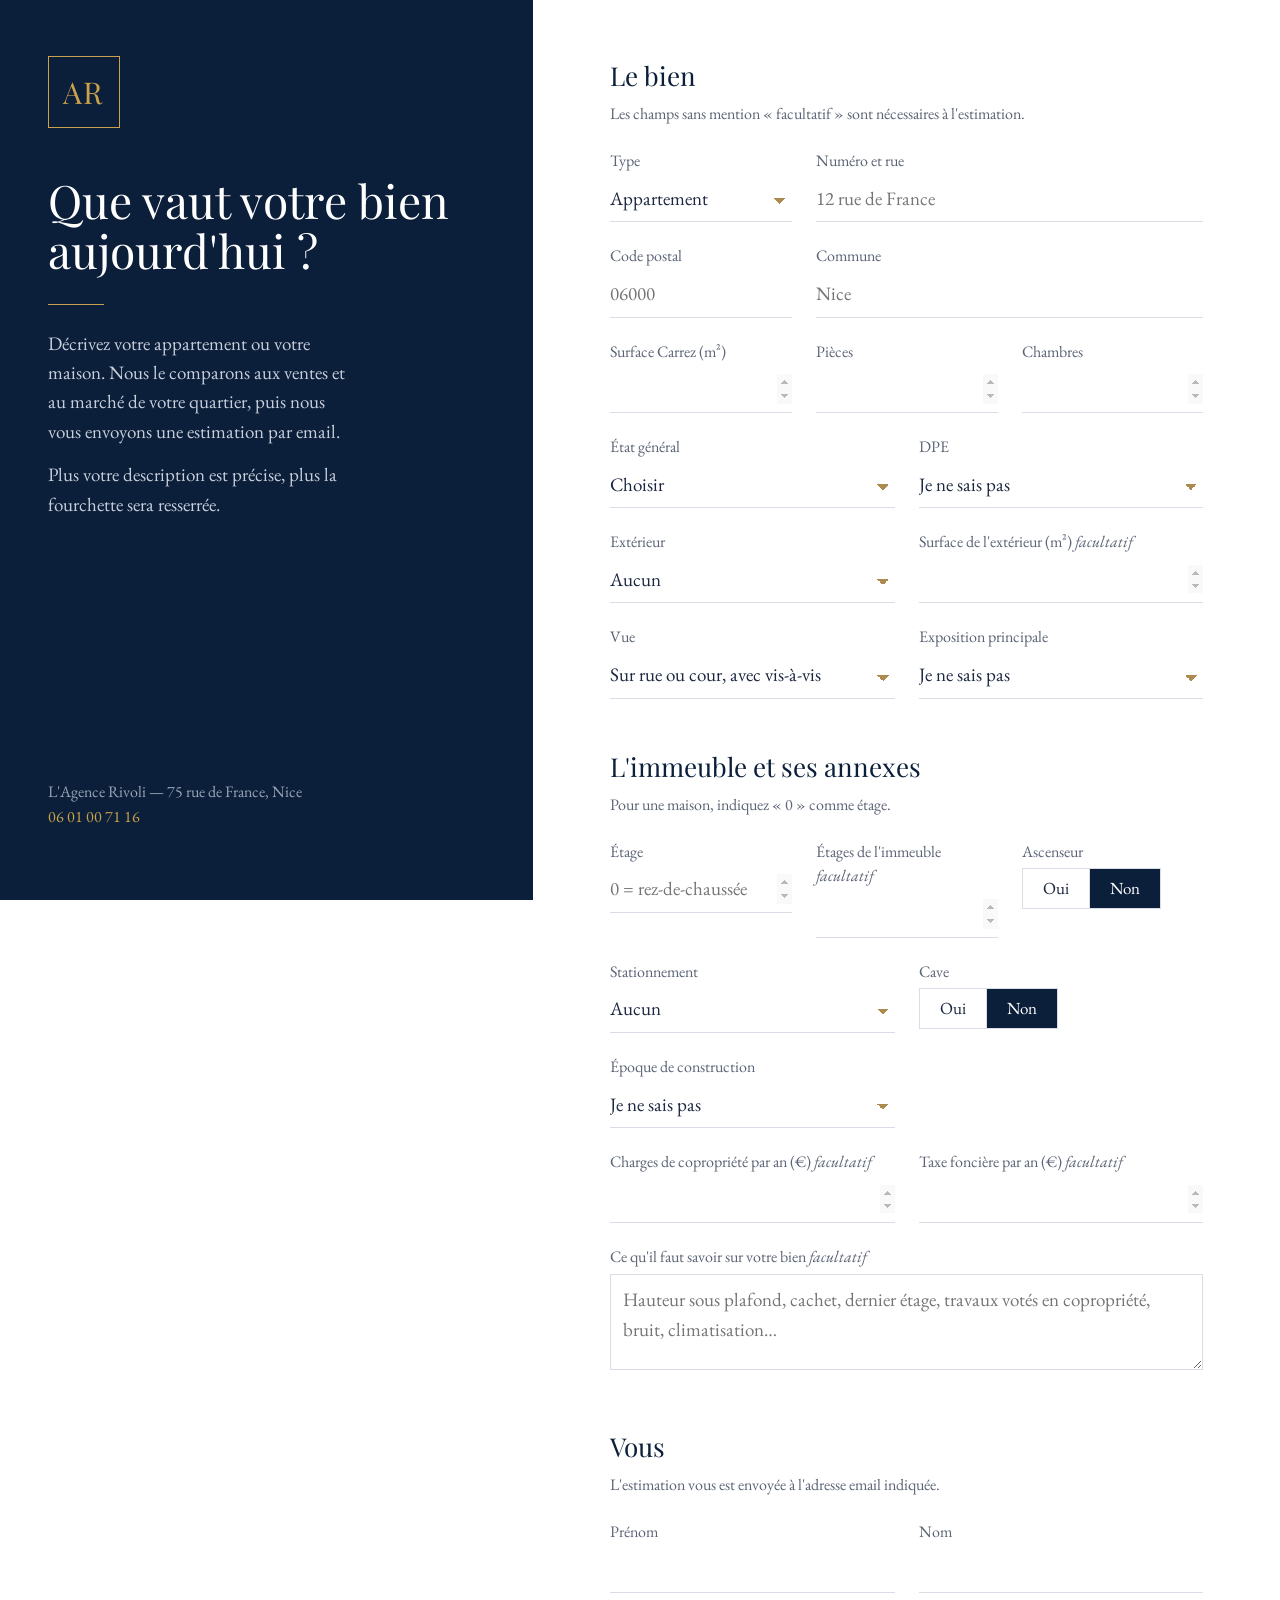
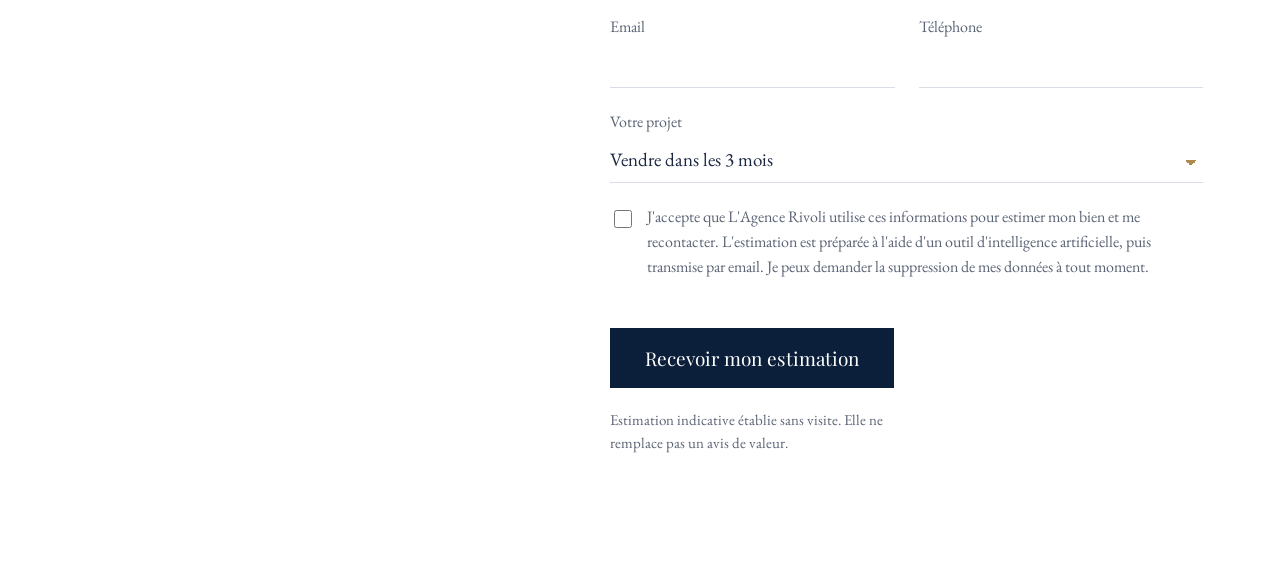
==== index.html @ b4a231d6 "Add files via upload" ====
<!DOCTYPE html>
<html lang="fr">
<head>
<meta charset="utf-8">
<meta name="viewport" content="width=device-width, initial-scale=1">
<title>Estimer mon bien à Nice et sur la Côte d'Azur — L'Agence Rivoli</title>
<meta name="description" content="Recevez par email une estimation de votre appartement ou de votre maison à Nice et sur la Côte d'Azur, établie à partir du marché de votre quartier.">
<link rel="preconnect" href="https://fonts.googleapis.com">
<link rel="preconnect" href="https://fonts.gstatic.com" crossorigin>
<link href="https://fonts.googleapis.com/css2?family=EB+Garamond:ital,wght@0,400;0,500;1,400&family=Playfair+Display:wght@400;600&display=swap" rel="stylesheet">
<style>
  :root {
    --marine: #0b1f3a;
    --marine-2: #1B2740;
    --or: #c9a24a;
    --or-sourd: #AD8A4E;
    --encre: #1B2740;
    --gris: #5b6475;
    --filet: #d9dde5;
    --fond: #ffffff;
    --erreur: #9b2c2c;
    --serif-titre: "Playfair Display", Georgia, "Times New Roman", serif;
    --serif-texte: "EB Garamond", Garamond, Georgia, "Times New Roman", serif;
  }
  * { box-sizing: border-box; }
  html, body { margin: 0; }
  body {
    font-family: var(--serif-texte);
    font-size: 19px;
    line-height: 1.55;
    color: var(--encre);
    background: var(--fond);
  }

  .page { display: grid; grid-template-columns: minmax(320px, 5fr) 7fr; min-height: 100vh; }

  /* Panneau marine : la seule partie spectaculaire de la page */
  .panneau {
    background: var(--marine);
    color: #e9ecf2;
    padding: 56px 48px;
    position: sticky; top: 0; height: 100vh;
    display: flex; flex-direction: column; justify-content: space-between;
  }
  .monogramme {
    font-family: var(--serif-titre);
    color: var(--or);
    font-size: 30px;
    letter-spacing: .08em;
    border: 1px solid var(--or);
    width: 72px; height: 72px;
    display: grid; place-items: center;
  }
  .panneau h1 {
    font-family: var(--serif-titre);
    font-weight: 400;
    font-size: clamp(36px, 3.6vw, 54px);
    line-height: 1.08;
    margin: 48px 0 24px;
    color: #fff;
    max-width: 15ch;
  }
  .panneau h1::after {
    content: ""; display: block; width: 56px; height: 1px; background: var(--or); margin-top: 28px;
  }
  .panneau p { max-width: 34ch; margin: 0 0 14px; color: #c8cfdb; }
  .panneau .agence { font-size: 16px; color: #9aa4b6; }
  .panneau .agence a { color: var(--or); text-decoration: none; }

  /* Formulaire */
  main { padding: 56px clamp(24px, 6vw, 88px) 80px; max-width: 820px; }
  fieldset { border: 0; padding: 0; margin: 0 0 48px; }
  legend {
    font-family: var(--serif-titre);
    font-size: 26px;
    color: var(--marine);
    padding: 0;
    margin-bottom: 6px;
  }
  .aide { color: var(--gris); font-size: 16px; margin: 0 0 22px; }

  .grille { display: grid; grid-template-columns: repeat(6, 1fr); gap: 22px 24px; }
  .c2 { grid-column: span 2; } .c3 { grid-column: span 3; } .c4 { grid-column: span 4; } .c6 { grid-column: span 6; }

  label, .label { display: block; font-size: 16px; color: var(--gris); margin-bottom: 4px; }
  .facultatif { font-style: italic; }
  input[type=text], input[type=email], input[type=tel], input[type=number], select, textarea {
    width: 100%;
    font: inherit;
    color: var(--encre);
    background: transparent;
    border: 0;
    border-bottom: 1px solid var(--filet);
    border-radius: 0;
    padding: 6px 0 8px;
    appearance: none;
  }
  select {
    background-image: linear-gradient(45deg, transparent 50%, var(--or-sourd) 50%), linear-gradient(135deg, var(--or-sourd) 50%, transparent 50%);
    background-position: calc(100% - 12px) 55%, calc(100% - 6px) 55%;
    background-size: 6px 6px; background-repeat: no-repeat;
    padding-right: 28px;
  }
  textarea { resize: vertical; min-height: 96px; border: 1px solid var(--filet); padding: 10px 12px; }
  input:focus, select:focus, textarea:focus { outline: none; border-color: var(--or); box-shadow: 0 1px 0 0 var(--or); }
  textarea:focus { box-shadow: none; }
  input[type=number]::-webkit-inner-spin-button { opacity: .4; }

  /* Choix oui / non */
  .choix { display: flex; gap: 0; border: 1px solid var(--filet); width: fit-content; }
  .choix input { position: absolute; opacity: 0; pointer-events: none; }
  .choix label { margin: 0; padding: 6px 20px; cursor: pointer; color: var(--encre); font-size: 17px; }
  .choix label + input + label { border-left: 1px solid var(--filet); }
  .choix input:checked + label { background: var(--marine); color: #fff; }
  .choix input:focus-visible + label { outline: 2px solid var(--or); outline-offset: 2px; }

  .consentement { display: flex; gap: 12px; align-items: flex-start; font-size: 16px; color: var(--gris); }
  .consentement input { margin-top: 5px; accent-color: var(--marine); width: 18px; height: 18px; flex: none; }

  .piege { position: absolute; left: -9999px; width: 1px; height: 1px; overflow: hidden; }

  .envoi { display: flex; flex-wrap: wrap; align-items: center; gap: 20px; }
  button {
    font-family: var(--serif-titre);
    font-size: 19px;
    color: #fff;
    background: var(--marine);
    border: 1px solid var(--marine);
    padding: 16px 34px;
    cursor: pointer;
    transition: background .2s, color .2s;
  }
  button:hover { background: #fff; color: var(--marine); }
  button:focus-visible { outline: 2px solid var(--or); outline-offset: 3px; }
  button[disabled] { opacity: .6; cursor: wait; }
  .mention { font-size: 15px; color: var(--gris); max-width: 46ch; margin: 0; }

  .message-erreur { color: var(--erreur); font-size: 16px; margin-top: 16px; min-height: 1em; }
  .invalide { border-bottom-color: var(--erreur) !important; }

  .confirmation { display: none; padding-top: 12vh; max-width: 52ch; }
  .confirmation h2 { font-family: var(--serif-titre); font-weight: 400; font-size: 38px; color: var(--marine); margin: 0 0 20px; }
  .confirmation p { margin: 0 0 14px; }
  .envoye .confirmation { display: block; }
  .envoye form { display: none; }

  @media (max-width: 900px) {
    .page { grid-template-columns: 1fr; }
    .panneau { position: static; height: auto; padding: 36px 24px 40px; }
    .panneau h1 { margin: 28px 0 18px; }
    main { padding: 40px 24px 64px; }
    .grille { grid-template-columns: repeat(2, 1fr); }
    .c2, .c3 { grid-column: span 1; } .c4, .c6 { grid-column: span 2; }
  }
  @media (max-width: 420px) {
    .grille { grid-template-columns: 1fr; }
    .c2, .c3, .c4, .c6 { grid-column: span 1; }
  }
  @media (prefers-reduced-motion: reduce) { * { transition: none !important; } }
</style>
</head>
<body>
<div class="page">
  <aside class="panneau">
    <div>
      <div class="monogramme" aria-hidden="true">AR</div>
      <h1>Que vaut votre bien aujourd'hui ?</h1>
      <p>Décrivez votre appartement ou votre maison. Nous le comparons aux ventes et au marché de votre quartier, puis nous vous envoyons une estimation par email.</p>
      <p>Plus votre description est précise, plus la fourchette sera resserrée.</p>
    </div>
    <p class="agence">L'Agence Rivoli — 75 rue de France, Nice<br><a href="tel:+33601007116">06 01 00 71 16</a></p>
  </aside>

  <main id="contenu">
    <form id="formulaire" name="estimation" method="POST" data-netlify="true" netlify-honeypot="site_web" novalidate>
      <input type="hidden" name="form-name" value="estimation">
      <p class="piege"><label>Ne pas remplir <input name="site_web" tabindex="-1" autocomplete="off"></label></p>

      <fieldset>
        <legend>Le bien</legend>
        <p class="aide">Les champs sans mention « facultatif » sont nécessaires à l'estimation.</p>
        <div class="grille">
          <div class="c2">
            <label for="type">Type</label>
            <select id="type" name="type" required>
              <option>Appartement</option>
              <option>Maison</option>
            </select>
          </div>
          <div class="c4">
            <label for="adresse">Numéro et rue</label>
            <input type="text" id="adresse" name="adresse" autocomplete="street-address" required maxlength="200" placeholder="12 rue de France">
          </div>
          <div class="c2">
            <label for="code_postal">Code postal</label>
            <input type="text" id="code_postal" name="code_postal" inputmode="numeric" autocomplete="postal-code" required pattern="0[46][0-9]{3}|83[0-9]{3}|98000" maxlength="5" placeholder="06000">
          </div>
          <div class="c4">
            <label for="commune">Commune</label>
            <input type="text" id="commune" name="commune" autocomplete="address-level2" required maxlength="80" placeholder="Nice">
          </div>
          <div class="c2">
            <label for="surface">Surface Carrez (m²)</label>
            <input type="number" id="surface" name="surface" required min="9" max="1999" step="0.1">
          </div>
          <div class="c2">
            <label for="pieces">Pièces</label>
            <input type="number" id="pieces" name="pieces" required min="1" max="20">
          </div>
          <div class="c2">
            <label for="chambres">Chambres</label>
            <input type="number" id="chambres" name="chambres" required min="0" max="15">
          </div>
          <div class="c3">
            <label for="etat">État général</label>
            <select id="etat" name="etat" required>
              <option value="">Choisir</option>
              <option>Travaux importants à prévoir</option>
              <option>À rafraîchir</option>
              <option>Bon état</option>
              <option>Rénové récemment</option>
              <option>Rénovation haut de gamme</option>
            </select>
          </div>
          <div class="c3">
            <label for="dpe">DPE</label>
            <select id="dpe" name="dpe">
              <option>Je ne sais pas</option>
              <option>A</option><option>B</option><option>C</option><option>D</option>
              <option>E</option><option>F</option><option>G</option>
            </select>
          </div>
          <div class="c3">
            <label for="exterieur">Extérieur</label>
            <select id="exterieur" name="exterieur">
              <option>Aucun</option>
              <option>Balcon</option>
              <option>Terrasse</option>
              <option>Jardin</option>
              <option>Toit-terrasse</option>
            </select>
          </div>
          <div class="c3">
            <label for="surface_exterieur">Surface de l'extérieur (m²) <span class="facultatif">facultatif</span></label>
            <input type="number" id="surface_exterieur" name="surface_exterieur" min="0" max="5000">
          </div>
          <div class="c3">
            <label for="vue">Vue</label>
            <select id="vue" name="vue">
              <option>Sur rue ou cour, avec vis-à-vis</option>
              <option>Dégagée</option>
              <option>Mer partielle</option>
              <option>Mer panoramique</option>
              <option>Collines ou jardin</option>
            </select>
          </div>
          <div class="c3">
            <label for="exposition">Exposition principale</label>
            <select id="exposition" name="exposition">
              <option>Je ne sais pas</option>
              <option>Sud</option><option>Sud-Est</option><option>Sud-Ouest</option>
              <option>Est</option><option>Ouest</option>
              <option>Nord</option><option>Nord-Est</option><option>Nord-Ouest</option>
              <option>Traversant</option>
            </select>
          </div>
        </div>
      </fieldset>

      <fieldset>
        <legend>L'immeuble et ses annexes</legend>
        <p class="aide">Pour une maison, indiquez « 0 » comme étage.</p>
        <div class="grille">
          <div class="c2">
            <label for="etage">Étage</label>
            <input type="number" id="etage" name="etage" required min="0" max="40" placeholder="0 = rez-de-chaussée">
          </div>
          <div class="c2">
            <label for="etages_immeuble">Étages de l'immeuble <span class="facultatif">facultatif</span></label>
            <input type="number" id="etages_immeuble" name="etages_immeuble" min="0" max="40">
          </div>
          <div class="c2">
            <span class="label" id="l-ascenseur">Ascenseur</span>
            <div class="choix" role="radiogroup" aria-labelledby="l-ascenseur">
              <input type="radio" id="asc-oui" name="ascenseur" value="Oui"><label for="asc-oui">Oui</label>
              <input type="radio" id="asc-non" name="ascenseur" value="Non" checked><label for="asc-non">Non</label>
            </div>
          </div>
          <div class="c3">
            <label for="parking">Stationnement</label>
            <select id="parking" name="parking">
              <option>Aucun</option>
              <option>Place de parking</option>
              <option>Garage ou box fermé</option>
              <option>Plusieurs places ou garages</option>
            </select>
          </div>
          <div class="c3">
            <span class="label" id="l-cave">Cave</span>
            <div class="choix" role="radiogroup" aria-labelledby="l-cave">
              <input type="radio" id="cave-oui" name="cave" value="Oui"><label for="cave-oui">Oui</label>
              <input type="radio" id="cave-non" name="cave" value="Non" checked><label for="cave-non">Non</label>
            </div>
          </div>
          <div class="c3">
            <label for="epoque">Époque de construction</label>
            <select id="epoque" name="epoque">
              <option>Je ne sais pas</option>
              <option>Avant 1914 (bourgeois, Belle Époque)</option>
              <option>1914 – 1949</option>
              <option>1950 – 1979</option>
              <option>1980 – 1999</option>
              <option>2000 – 2012</option>
              <option>Après 2012</option>
            </select>
          </div>
          <div class="c3"></div>
          <div class="c3">
            <label for="charges">Charges de copropriété par an (€) <span class="facultatif">facultatif</span></label>
            <input type="number" id="charges" name="charges" min="0" max="100000">
          </div>
          <div class="c3">
            <label for="taxe_fonciere">Taxe foncière par an (€) <span class="facultatif">facultatif</span></label>
            <input type="number" id="taxe_fonciere" name="taxe_fonciere" min="0" max="100000">
          </div>
          <div class="c6">
            <label for="precisions">Ce qu'il faut savoir sur votre bien <span class="facultatif">facultatif</span></label>
            <textarea id="precisions" name="precisions" maxlength="1000" placeholder="Hauteur sous plafond, cachet, dernier étage, travaux votés en copropriété, bruit, climatisation…"></textarea>
          </div>
        </div>
      </fieldset>

      <fieldset>
        <legend>Vous</legend>
        <p class="aide">L'estimation vous est envoyée à l'adresse email indiquée.</p>
        <div class="grille">
          <div class="c3">
            <label for="prenom">Prénom</label>
            <input type="text" id="prenom" name="prenom" autocomplete="given-name" required maxlength="60">
          </div>
          <div class="c3">
            <label for="nom">Nom</label>
            <input type="text" id="nom" name="nom" autocomplete="family-name" required maxlength="60">
          </div>
          <div class="c3">
            <label for="email">Email</label>
            <input type="email" id="email" name="email" autocomplete="email" required maxlength="120">
          </div>
          <div class="c3">
            <label for="telephone">Téléphone</label>
            <input type="tel" id="telephone" name="telephone" autocomplete="tel" required maxlength="20">
          </div>
          <div class="c6">
            <label for="projet">Votre projet</label>
            <select id="projet" name="projet">
              <option>Vendre dans les 3 mois</option>
              <option>Vendre dans les 6 mois</option>
              <option>Vendre plus tard</option>
              <option>Connaître la valeur de mon bien</option>
            </select>
          </div>
          <div class="c6 consentement">
            <input type="checkbox" id="consentement" name="consentement" value="oui" required>
            <label for="consentement" style="margin:0">J'accepte que L'Agence Rivoli utilise ces informations pour estimer mon bien et me recontacter. L'estimation est préparée à l'aide d'un outil d'intelligence artificielle, puis transmise par email. Je peux demander la suppression de mes données à tout moment.</label>
          </div>
        </div>
      </fieldset>

      <div class="envoi">
        <button type="submit" id="bouton">Recevoir mon estimation</button>
        <p class="mention">Estimation indicative établie sans visite. Elle ne remplace pas un avis de valeur.</p>
      </div>
      <p class="message-erreur" id="erreur" role="alert"></p>
    </form>

    <section class="confirmation" aria-live="polite">
      <h2>Votre demande est enregistrée.</h2>
      <p>Nous analysons votre bien au regard du marché de votre quartier. Vous recevrez votre estimation par email à l'adresse <strong id="email-confirme"></strong>.</p>
      <p>Pensez à vérifier vos courriers indésirables. Pour toute question, appelez Florian Colonna au <a href="tel:+33601007116">06 01 00 71 16</a>.</p>
    </section>
  </main>
</div>

<script>
(function () {
  var form = document.getElementById("formulaire");
  var bouton = document.getElementById("bouton");
  var erreur = document.getElementById("erreur");

  form.addEventListener("submit", async function (e) {
    e.preventDefault();
    erreur.textContent = "";
    form.querySelectorAll(".invalide").forEach(function (el) { el.classList.remove("invalide"); });

    var invalides = Array.prototype.filter.call(form.elements, function (el) {
      return el.willValidate && !el.checkValidity() && el.type !== "checkbox";
    });
    if (invalides.length) {
      invalides.forEach(function (el) { el.classList.add("invalide"); });
      erreur.textContent = "Complétez les champs soulignés en rouge pour recevoir votre estimation.";
      invalides[0].focus();
      return;
    }
    if (!form.consentement.checked) {
      erreur.textContent = "Cochez la case d'accord pour que nous puissions traiter votre demande.";
      form.consentement.focus();
      return;
    }

    var donnees = new FormData(form);
    var objet = {};
    donnees.forEach(function (v, k) { objet[k] = v; });
    objet.consentement = true;

    bouton.disabled = true;
    bouton.textContent = "Envoi en cours…";

    try {
      // 1. Enregistrement de la demande dans Netlify Forms (sauvegarde du contact)
      await fetch("/", {
        method: "POST",
        headers: { "Content-Type": "application/x-www-form-urlencoded" },
        body: new URLSearchParams(donnees).toString()
      });
      // 2. Lancement de l'estimation en arrière-plan
      var rep = await fetch("/.netlify/functions/estimation-background", {
        method: "POST",
        headers: { "Content-Type": "application/json" },
        body: JSON.stringify(objet)
      });
      if (!rep.ok && rep.status !== 202) throw new Error(rep.status);

      document.getElementById("email-confirme").textContent = objet.email;
      document.getElementById("contenu").classList.add("envoye");
      window.scrollTo(0, 0);
    } catch (err) {
      erreur.textContent = "La demande n'a pas pu être envoyée. Vérifiez votre connexion et réessayez, ou appelez le 06 01 00 71 16.";
      bouton.disabled = false;
      bouton.textContent = "Recevoir mon estimation";
    }
  });
})();
</script>
</body>
</html>
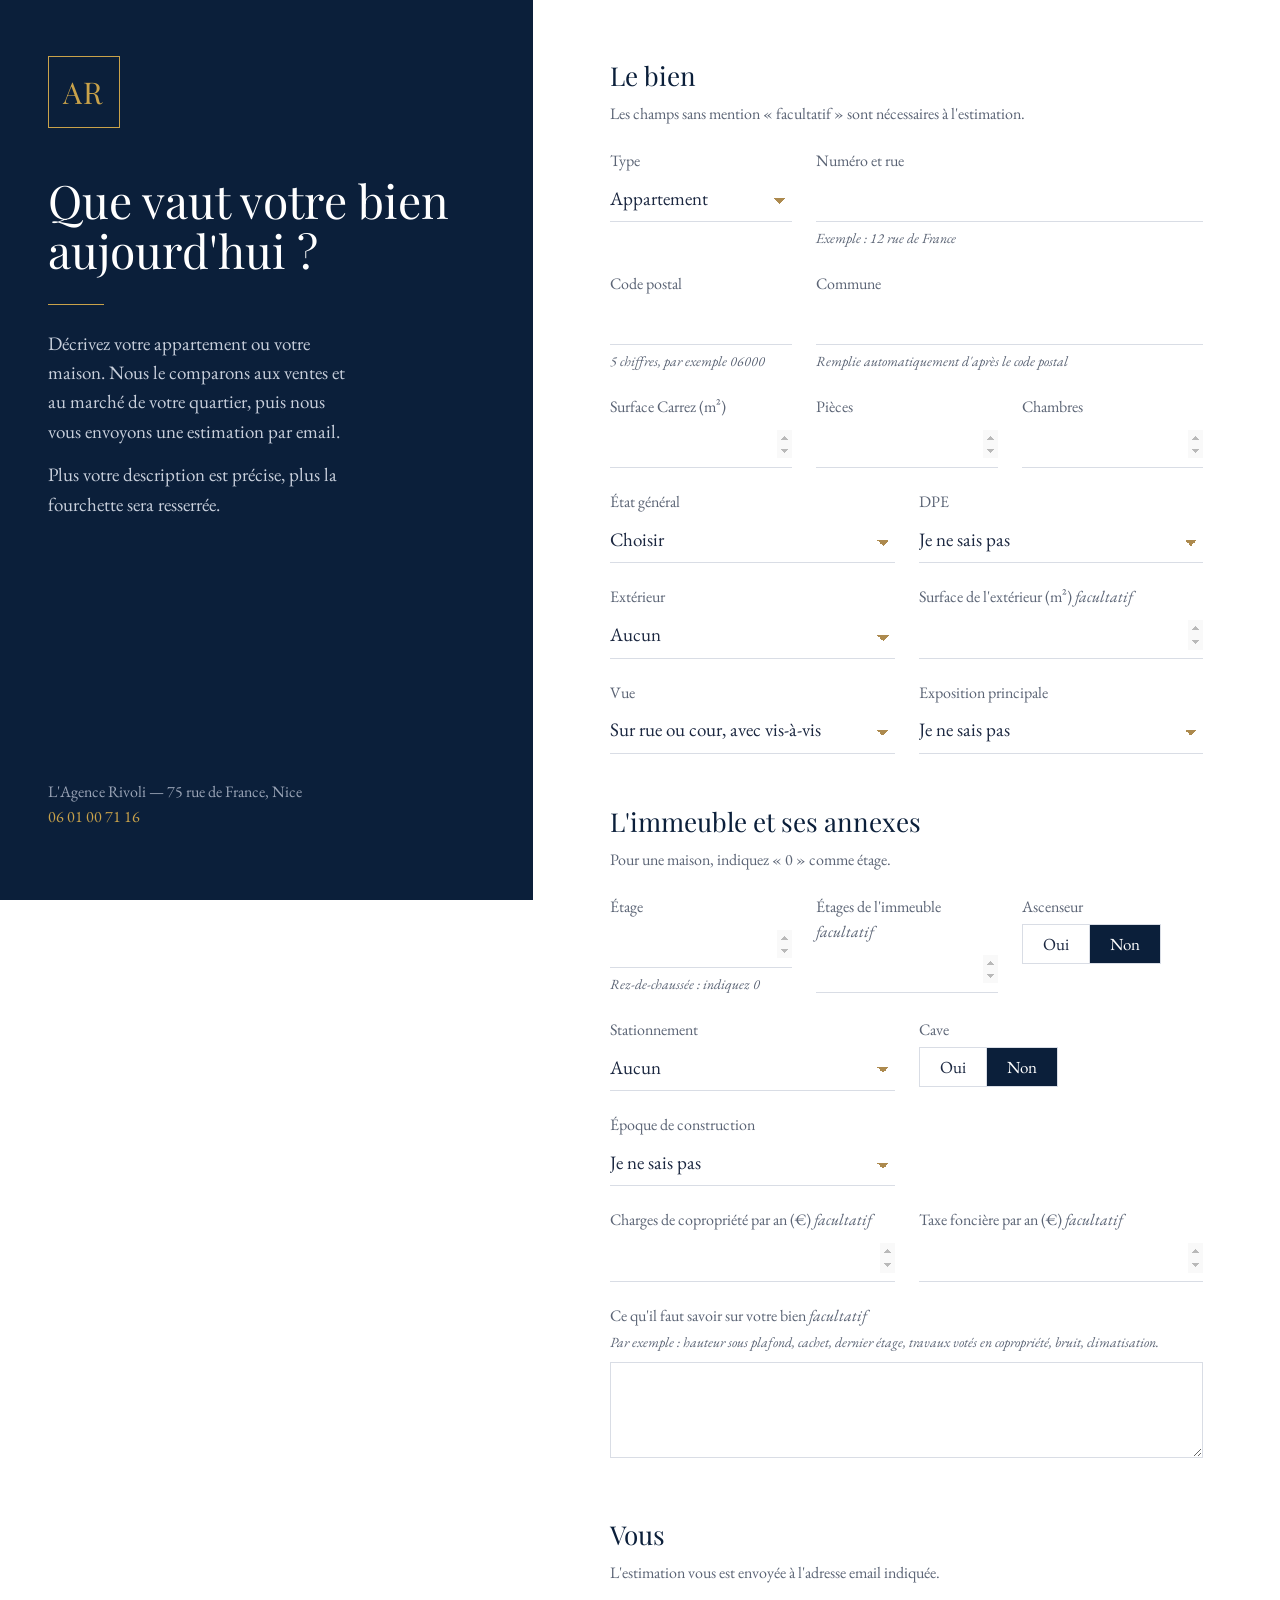
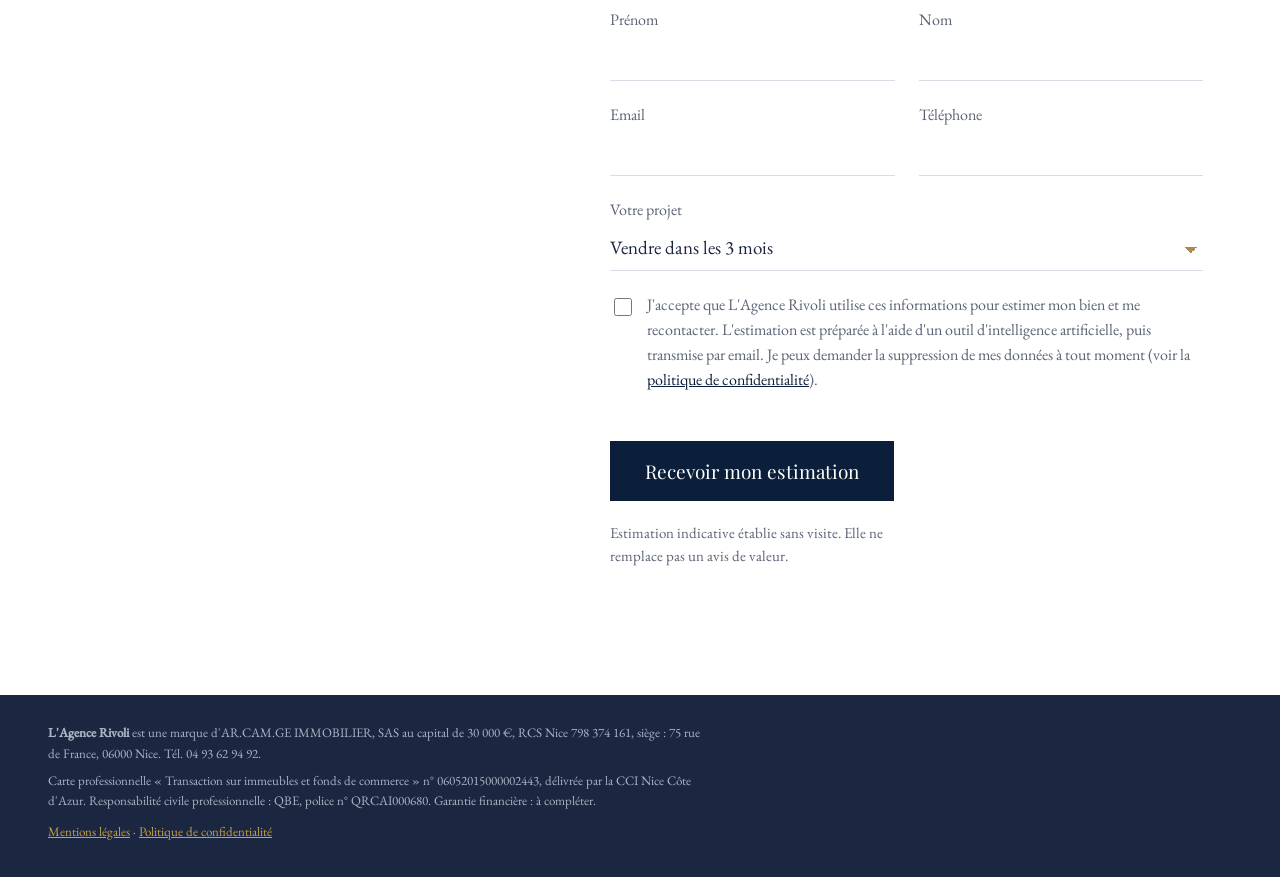
==== commit cf289a1e: "Add files via upload" ====
--- a/index.html
+++ b/index.html
@@ -5,9 +5,7 @@
 <meta name="viewport" content="width=device-width, initial-scale=1">
 <title>Estimer mon bien à Nice et sur la Côte d'Azur — L'Agence Rivoli</title>
 <meta name="description" content="Recevez par email une estimation de votre appartement ou de votre maison à Nice et sur la Côte d'Azur, établie à partir du marché de votre quartier.">
-<link rel="preconnect" href="https://fonts.googleapis.com">
-<link rel="preconnect" href="https://fonts.gstatic.com" crossorigin>
-<link href="https://fonts.googleapis.com/css2?family=EB+Garamond:ital,wght@0,400;0,500;1,400&family=Playfair+Display:wght@400;600&display=swap" rel="stylesheet">
+<link rel="stylesheet" href="/fonts/polices.css">
 <style>
   :root {
     --marine: #0b1f3a;
@@ -117,6 +115,12 @@
   .consentement { display: flex; gap: 12px; align-items: flex-start; font-size: 16px; color: var(--gris); }
   .consentement input { margin-top: 5px; accent-color: var(--marine); width: 18px; height: 18px; flex: none; }
 
+  .exemple { font-size: 14px; color: var(--gris); margin: 6px 0 0; font-style: italic; }
+  .consentement a { color: var(--marine); }
+  .mentions { background: var(--marine-2); color: #aab3c4; font-size: 13px; line-height: 1.6; padding: 28px clamp(24px, 4vw, 48px); }
+  .mentions p { margin: 0 0 6px; max-width: 110ch; }
+  .mentions a { color: var(--or); }
+  .mentions .liens { margin-top: 10px; }
   .piege { position: absolute; left: -9999px; width: 1px; height: 1px; overflow: hidden; }
 
   .envoi { display: flex; flex-wrap: wrap; align-items: center; gap: 20px; }
@@ -189,15 +193,19 @@
           </div>
           <div class="c4">
             <label for="adresse">Numéro et rue</label>
-            <input type="text" id="adresse" name="adresse" autocomplete="street-address" required maxlength="200" placeholder="12 rue de France">
+            <input type="text" id="adresse" name="adresse" autocomplete="street-address" required maxlength="200" aria-describedby="ex-adresse">
+            <p class="exemple" id="ex-adresse">Exemple : 12 rue de France</p>
           </div>
           <div class="c2">
             <label for="code_postal">Code postal</label>
-            <input type="text" id="code_postal" name="code_postal" inputmode="numeric" autocomplete="postal-code" required pattern="0[46][0-9]{3}|83[0-9]{3}|98000" maxlength="5" placeholder="06000">
+            <input type="text" id="code_postal" name="code_postal" inputmode="numeric" autocomplete="postal-code" required pattern="0[46][0-9]{3}|83[0-9]{3}|98000" maxlength="5" aria-describedby="ex-cp">
+            <p class="exemple" id="ex-cp">5 chiffres, par exemple 06000</p>
           </div>
           <div class="c4">
             <label for="commune">Commune</label>
-            <input type="text" id="commune" name="commune" autocomplete="address-level2" required maxlength="80" placeholder="Nice">
+            <input type="text" id="commune" name="commune" autocomplete="address-level2" required maxlength="80" list="communes" aria-describedby="ex-commune">
+            <datalist id="communes"></datalist>
+            <p class="exemple" id="ex-commune">Remplie automatiquement d'après le code postal</p>
           </div>
           <div class="c2">
             <label for="surface">Surface Carrez (m²)</label>
@@ -273,7 +281,8 @@
         <div class="grille">
           <div class="c2">
             <label for="etage">Étage</label>
-            <input type="number" id="etage" name="etage" required min="0" max="40" placeholder="0 = rez-de-chaussée">
+            <input type="number" id="etage" name="etage" required min="0" max="40" aria-describedby="ex-etage">
+            <p class="exemple" id="ex-etage">Rez-de-chaussée : indiquez 0</p>
           </div>
           <div class="c2">
             <label for="etages_immeuble">Étages de l'immeuble <span class="facultatif">facultatif</span></label>
@@ -306,7 +315,7 @@
             <label for="epoque">Époque de construction</label>
             <select id="epoque" name="epoque">
               <option>Je ne sais pas</option>
-              <option>Avant 1914 (bourgeois, Belle Époque)</option>
+              <option>Avant 1914 (immeuble bourgeois)</option>
               <option>1914 – 1949</option>
               <option>1950 – 1979</option>
               <option>1980 – 1999</option>
@@ -325,7 +334,8 @@
           </div>
           <div class="c6">
             <label for="precisions">Ce qu'il faut savoir sur votre bien <span class="facultatif">facultatif</span></label>
-            <textarea id="precisions" name="precisions" maxlength="1000" placeholder="Hauteur sous plafond, cachet, dernier étage, travaux votés en copropriété, bruit, climatisation…"></textarea>
+            <p class="exemple" id="ex-precisions" style="margin:0 0 8px">Par exemple : hauteur sous plafond, cachet, dernier étage, travaux votés en copropriété, bruit, climatisation.</p>
+            <textarea id="precisions" name="precisions" maxlength="1000" aria-describedby="ex-precisions"></textarea>
           </div>
         </div>
       </fieldset>
@@ -361,7 +371,7 @@
           </div>
           <div class="c6 consentement">
             <input type="checkbox" id="consentement" name="consentement" value="oui" required>
-            <label for="consentement" style="margin:0">J'accepte que L'Agence Rivoli utilise ces informations pour estimer mon bien et me recontacter. L'estimation est préparée à l'aide d'un outil d'intelligence artificielle, puis transmise par email. Je peux demander la suppression de mes données à tout moment.</label>
+            <label for="consentement" style="margin:0">J'accepte que L'Agence Rivoli utilise ces informations pour estimer mon bien et me recontacter. L'estimation est préparée à l'aide d'un outil d'intelligence artificielle, puis transmise par email. Je peux demander la suppression de mes données à tout moment (voir la <a href="/confidentialite.html" target="_blank">politique de confidentialité</a>).</label>
           </div>
         </div>
       </fieldset>
@@ -380,12 +390,35 @@
     </section>
   </main>
 </div>
+<footer class="mentions">
+    <p><strong>L'Agence Rivoli</strong> est une marque d'AR.CAM.GE IMMOBILIER, SAS au capital de 30 000 €, RCS Nice 798 374 161, siège : 75 rue de France, 06000 Nice. Tél. 04 93 62 94 92.</p>
+    <p>Carte professionnelle « Transaction sur immeubles et fonds de commerce » n° 06052015000002443, délivrée par la CCI Nice Côte d'Azur.
+    Responsabilité civile professionnelle : QBE, police n° QRCAI000680.
+    <span id="garantie">Garantie financière : à compléter.</span></p>
+    <p class="liens"><a href="/mentions-legales.html">Mentions légales</a> · <a href="/confidentialite.html">Politique de confidentialité</a></p>
+</footer>
 
 <script>
 (function () {
   var form = document.getElementById("formulaire");
   var bouton = document.getElementById("bouton");
   var erreur = document.getElementById("erreur");
+
+  // Commune remplie automatiquement à partir du code postal (service public geo.api.gouv.fr)
+  var cp = document.getElementById("code_postal");
+  var commune = document.getElementById("commune");
+  var liste = document.getElementById("communes");
+  cp.addEventListener("input", async function () {
+    var v = cp.value.replace(/\D/g, "");
+    if (v.length !== 5) return;
+    try {
+      var r = await fetch("https://geo.api.gouv.fr/communes?codePostal=" + v + "&fields=nom");
+      var res = await r.json();
+      liste.innerHTML = res.map(function (c) { return '<option value="' + c.nom.replace(/"/g, "") + '">'; }).join("");
+      if (res.length === 1) commune.value = res[0].nom;
+      else if (res.length > 1 && !commune.value) commune.focus();
+    } catch (e) { /* service indisponible : saisie manuelle */ }
+  });
 
   form.addEventListener("submit", async function (e) {
     e.preventDefault();
--- a/fonts/polices.css
+++ b/fonts/polices.css
@@ -0,0 +1,6 @@
+/* Polices hébergées sur le site (aucun appel aux serveurs de Google) */
+@font-face { font-family: "EB Garamond"; font-style: normal; font-weight: 400; font-display: swap; src: url("eb-garamond-latin-400-normal.woff2") format("woff2"); }
+@font-face { font-family: "EB Garamond"; font-style: italic; font-weight: 400; font-display: swap; src: url("eb-garamond-latin-400-italic.woff2") format("woff2"); }
+@font-face { font-family: "EB Garamond"; font-style: normal; font-weight: 500; font-display: swap; src: url("eb-garamond-latin-500-normal.woff2") format("woff2"); }
+@font-face { font-family: "Playfair Display"; font-style: normal; font-weight: 400; font-display: swap; src: url("playfair-display-latin-400-normal.woff2") format("woff2"); }
+@font-face { font-family: "Playfair Display"; font-style: normal; font-weight: 600; font-display: swap; src: url("playfair-display-latin-600-normal.woff2") format("woff2"); }
